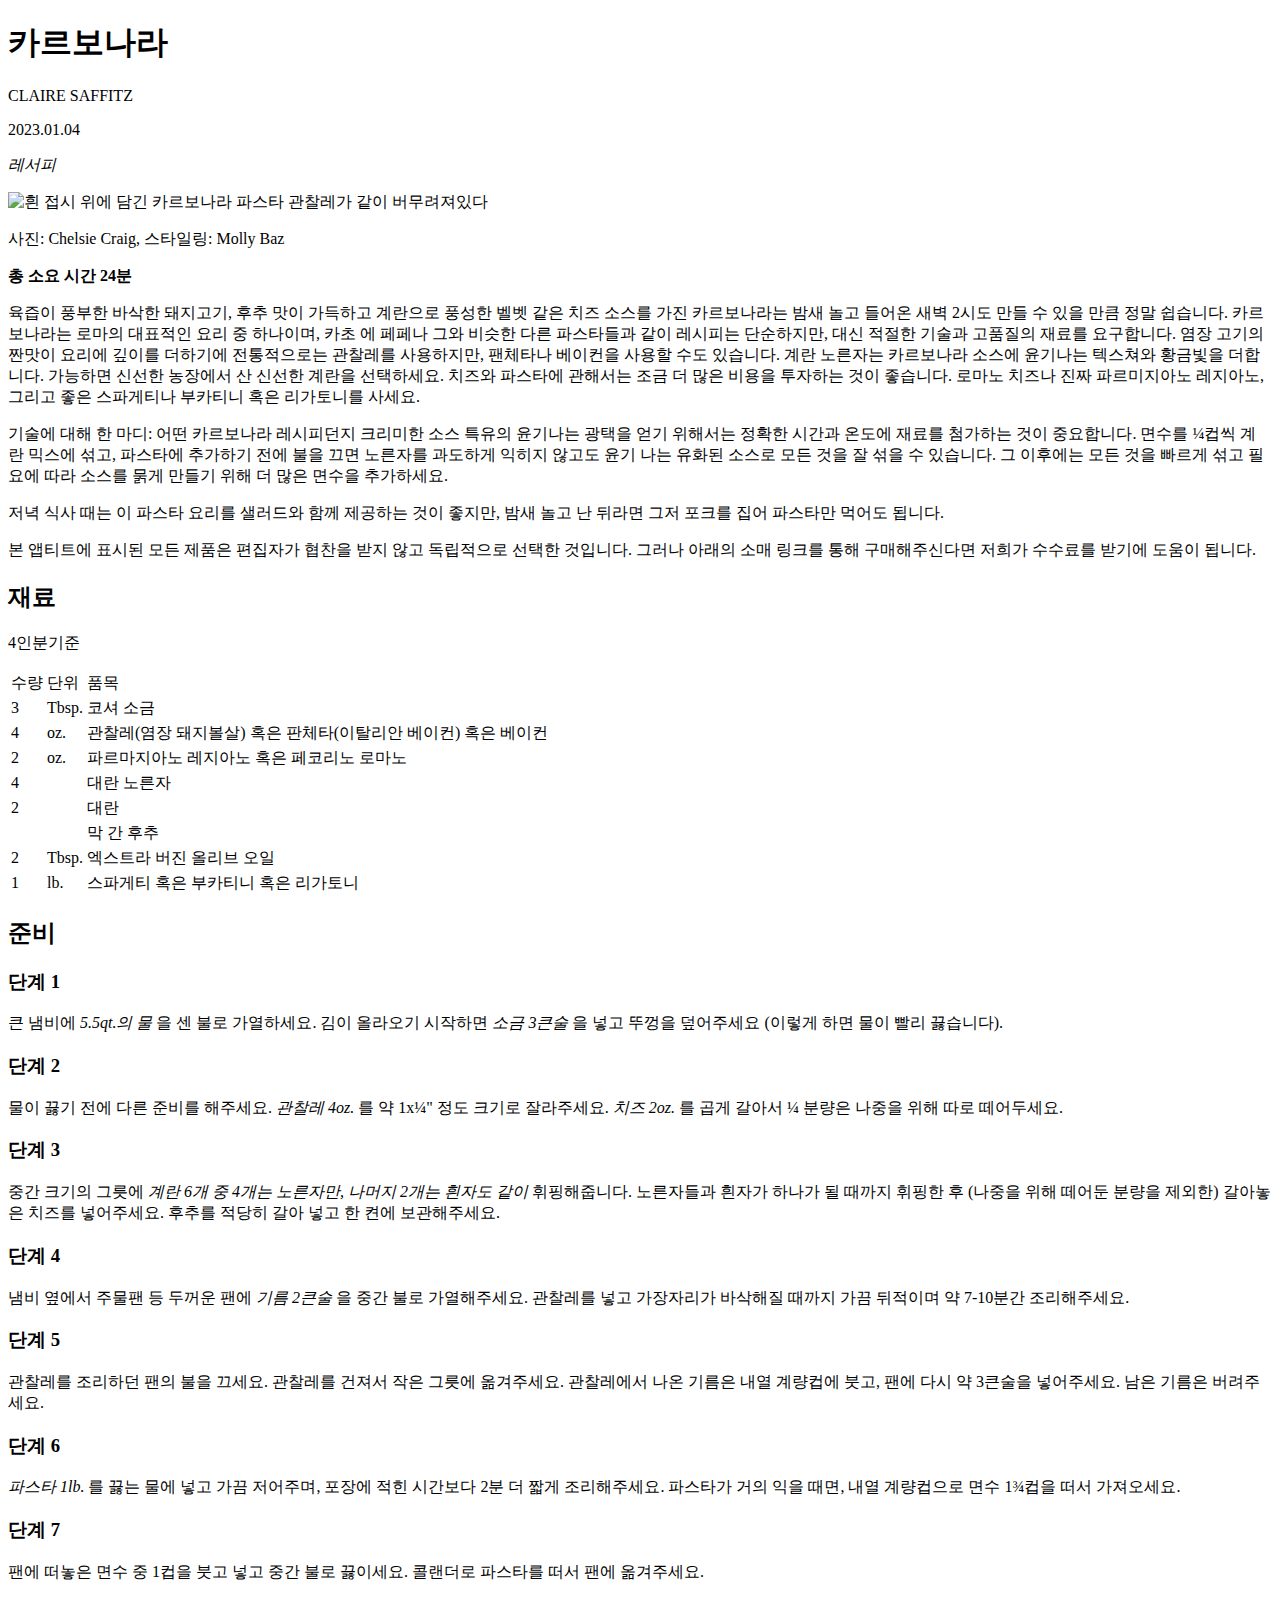
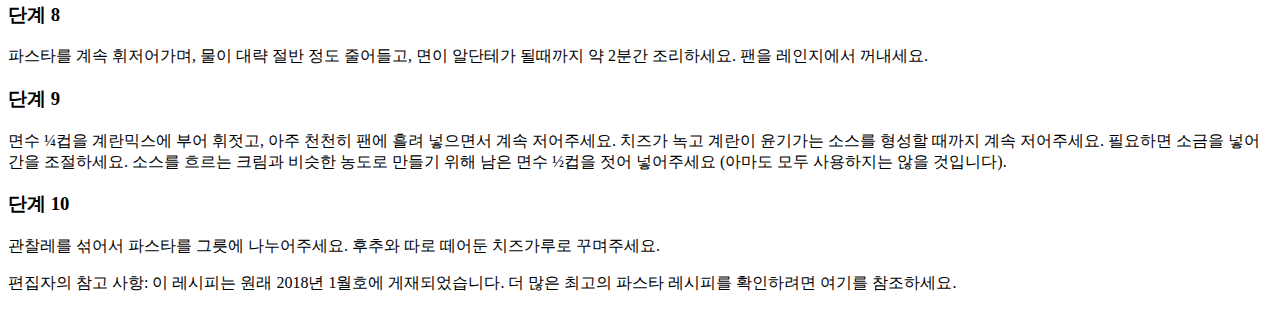
==== src/w2/index.html @ 6d4841c9 "새 출발" ====
<!DOCTYPE html>
<html lang="ko">
  <head>
    <meta charset="UTF-8" />
    <meta name="viewport" content="width=device-width, initial-scale=1.0" />
    <title>Pasta Carbonara</title>
  </head>
  <body>
    <h1>카르보나라</h1>
    <p><stong>CLAIRE SAFFITZ</stong></p>
    <p>2023.01.04</p>
    <p><em>레서피</em></p>
    <img
      src="../img/pasta-carbonara.jpg"
      alt="흰 접시 위에 담긴 카르보나라 파스타 관찰레가 같이 버무려져있다" />
    <p>사진: Chelsie Craig, 스타일링: Molly Baz</p>
    <p><strong>총 소요 시간 24분</strong></p>
    <p>
      육즙이 풍부한 바삭한 돼지고기, 후추 맛이 가득하고 계란으로 풍성한 벨벳
      같은 치즈 소스를 가진 카르보나라는 밤새 놀고 들어온 새벽 2시도 만들 수
      있을 만큼 정말 쉽습니다. 카르보나라는 로마의 대표적인 요리 중 하나이며,
      카초 에 페페나 그와 비슷한 다른 파스타들과 같이 레시피는 단순하지만, 대신
      적절한 기술과 고품질의 재료를 요구합니다. 염장 고기의 짠맛이 요리에 깊이를
      더하기에 전통적으로는 관찰레를 사용하지만, 팬체타나 베이컨을 사용할 수도
      있습니다. 계란 노른자는 카르보나라 소스에 윤기나는 텍스쳐와 황금빛을
      더합니다. 가능하면 신선한 농장에서 산 신선한 계란을 선택하세요. 치즈와
      파스타에 관해서는 조금 더 많은 비용을 투자하는 것이 좋습니다. 로마노
      치즈나 진짜 파르미지아노 레지아노, 그리고 좋은 스파게티나 부카티니 혹은
      리가토니를 사세요.
    </p>
    <p>
      기술에 대해 한 마디: 어떤 카르보나라 레시피던지 크리미한 소스 특유의
      윤기나는 광택을 얻기 위해서는 정확한 시간과 온도에 재료를 첨가하는 것이
      중요합니다. 면수를 ¼컵씩 계란 믹스에 섞고, 파스타에 추가하기 전에 불을
      끄면 노른자를 과도하게 익히지 않고도 윤기 나는 유화된 소스로 모든 것을 잘
      섞을 수 있습니다. 그 이후에는 모든 것을 빠르게 섞고 필요에 따라 소스를
      묽게 만들기 위해 더 많은 면수을 추가하세요.
    </p>
    <p>
      저녁 식사 때는 이 파스타 요리를 샐러드와 함께 제공하는 것이 좋지만, 밤새
      놀고 난 뒤라면 그저 포크를 집어 파스타만 먹어도 됩니다.
    </p>
    <p>
      본 앱티트에 표시된 모든 제품은 편집자가 협찬을 받지 않고 독립적으로 선택한
      것입니다. 그러나 아래의 소매 링크를 통해 구매해주신다면 저희가 수수료를
      받기에 도움이 됩니다.
    </p>
    <h2>재료</h2>
    <p>4인분기준</p>
    <table>
      <tr>
        <td>수량</td>
        <td>단위</td>
        <td>품목</td>
      </tr>
      <tr>
        <td>3</td>
        <td>Tbsp.</td>
        <td>코셔 소금</td>
      </tr>
      <tr>
        <td>4</td>
        <td>oz.</td>
        <td>관찰레(염장 돼지볼살) 혹은 판체타(이탈리안 베이컨) 혹은 베이컨</td>
      </tr>
      <tr>
        <td>2</td>
        <td>oz.</td>
        <td>파르마지아노 레지아노 혹은 페코리노 로마노</td>
      </tr>
      <tr>
        <td>4</td>
        <td></td>
        <td>대란 노른자</td>
      </tr>
      <tr>
        <td>2</td>
        <td></td>
        <td>대란</td>
      </tr>
      <tr>
        <td></td>
        <td></td>
        <td>막 간 후추</td>
      </tr>
      <tr>
        <td>2</td>
        <td>Tbsp.</td>
        <td>엑스트라 버진 올리브 오일</td>
      </tr>
      <tr>
        <td>1</td>
        <td>lb.</td>
        <td>스파게티 혹은 부카티니 혹은 리가토니</td>
      </tr>
    </table>
    <h2>준비</h2>
    <h3>단계 1</h3>
    <p>
      큰 냄비에
      <em>5.5qt.의 물</em>
      을 센 불로 가열하세요. 김이 올라오기 시작하면
      <em>소금 3큰술</em>
      을 넣고 뚜껑을 덮어주세요 (이렇게 하면 물이 빨리 끓습니다).
    </p>
    <h3>단계 2</h3>
    <p>
      물이 끓기 전에 다른 준비를 해주세요.
      <em>관찰레 4oz.</em>
      를 약 1x¼" 정도 크기로 잘라주세요.
      <em>치즈 2oz.</em>
      를 곱게 갈아서 ¼ 분량은 나중을 위해 따로 떼어두세요.
    </p>
    <h3>단계 3</h3>
    <p>
      중간 크기의 그릇에
      <em>계란 6개 중 4개는 노른자만, 나머지 2개는 흰자도 같이</em>
      휘핑해줍니다. 노른자들과 흰자가 하나가 될 때까지 휘핑한 후 (나중을 위해
      떼어둔 분량을 제외한) 갈아놓은 치즈를 넣어주세요. 후추를 적당히 갈아 넣고
      한 켠에 보관해주세요.
    </p>
    <h3>단계 4</h3>
    <p>
      냄비 옆에서 주물팬 등 두꺼운 팬에
      <em>기름 2큰술</em>
      을 중간 불로 가열해주세요. 관찰레를 넣고 가장자리가 바삭해질 때까지 가끔
      뒤적이며 약 7-10분간 조리해주세요.
    </p>
    <h3>단계 5</h3>
    <p>
      관찰레를 조리하던 팬의 불을 끄세요. 관찰레를 건져서 작은 그릇에
      옮겨주세요. 관찰레에서 나온 기름은 내열 계량컵에 붓고, 팬에 다시 약
      3큰술을 넣어주세요. 남은 기름은 버려주세요.
    </p>
    <h3>단계 6</h3>
    <p>
      <em>파스타 1lb.</em>
      를 끓는 물에 넣고 가끔 저어주며, 포장에 적힌 시간보다 2분 더 짧게
      조리해주세요. 파스타가 거의 익을 때면, 내열 계량컵으로 면수 1¾컵을 떠서
      가져오세요.
    </p>
    <h3>단계 7</h3>
    <p>
      팬에 떠놓은 면수 중 1컵을 붓고 넣고 중간 불로 끓이세요. 콜랜더로 파스타를
      떠서 팬에 옮겨주세요.
    </p>
    <h3>단계 8</h3>
    <p>
      파스타를 계속 휘저어가며, 물이 대략 절반 정도 줄어들고, 면이 알단테가
      될때까지 약 2분간 조리하세요. 팬을 레인지에서 꺼내세요.
    </p>
    <h3>단계 9</h3>
    <p>
      면수 ¼컵을 계란믹스에 부어 휘젓고, 아주 천천히 팬에 흘려 넣으면서 계속
      저어주세요. 치즈가 녹고 계란이 윤기가는 소스를 형성할 때까지 계속
      저어주세요. 필요하면 소금을 넣어 간을 조절하세요. 소스를 흐르는 크림과
      비슷한 농도로 만들기 위해 남은 면수 ½컵을 젓어 넣어주세요 (아마도 모두
      사용하지는 않을 것입니다).
    </p>
    <h3>단계 10</h3>
    <p>
      관찰레를 섞어서 파스타를 그릇에 나누어주세요. 후추와 따로 떼어둔
      치즈가루로 꾸며주세요.
    </p>
    <p>
      편집자의 참고 사항: 이 레시피는 원래 2018년 1월호에 게재되었습니다. 더
      많은 최고의 파스타 레시피를 확인하려면 여기를 참조하세요.
    </p>
  </body>
</html>
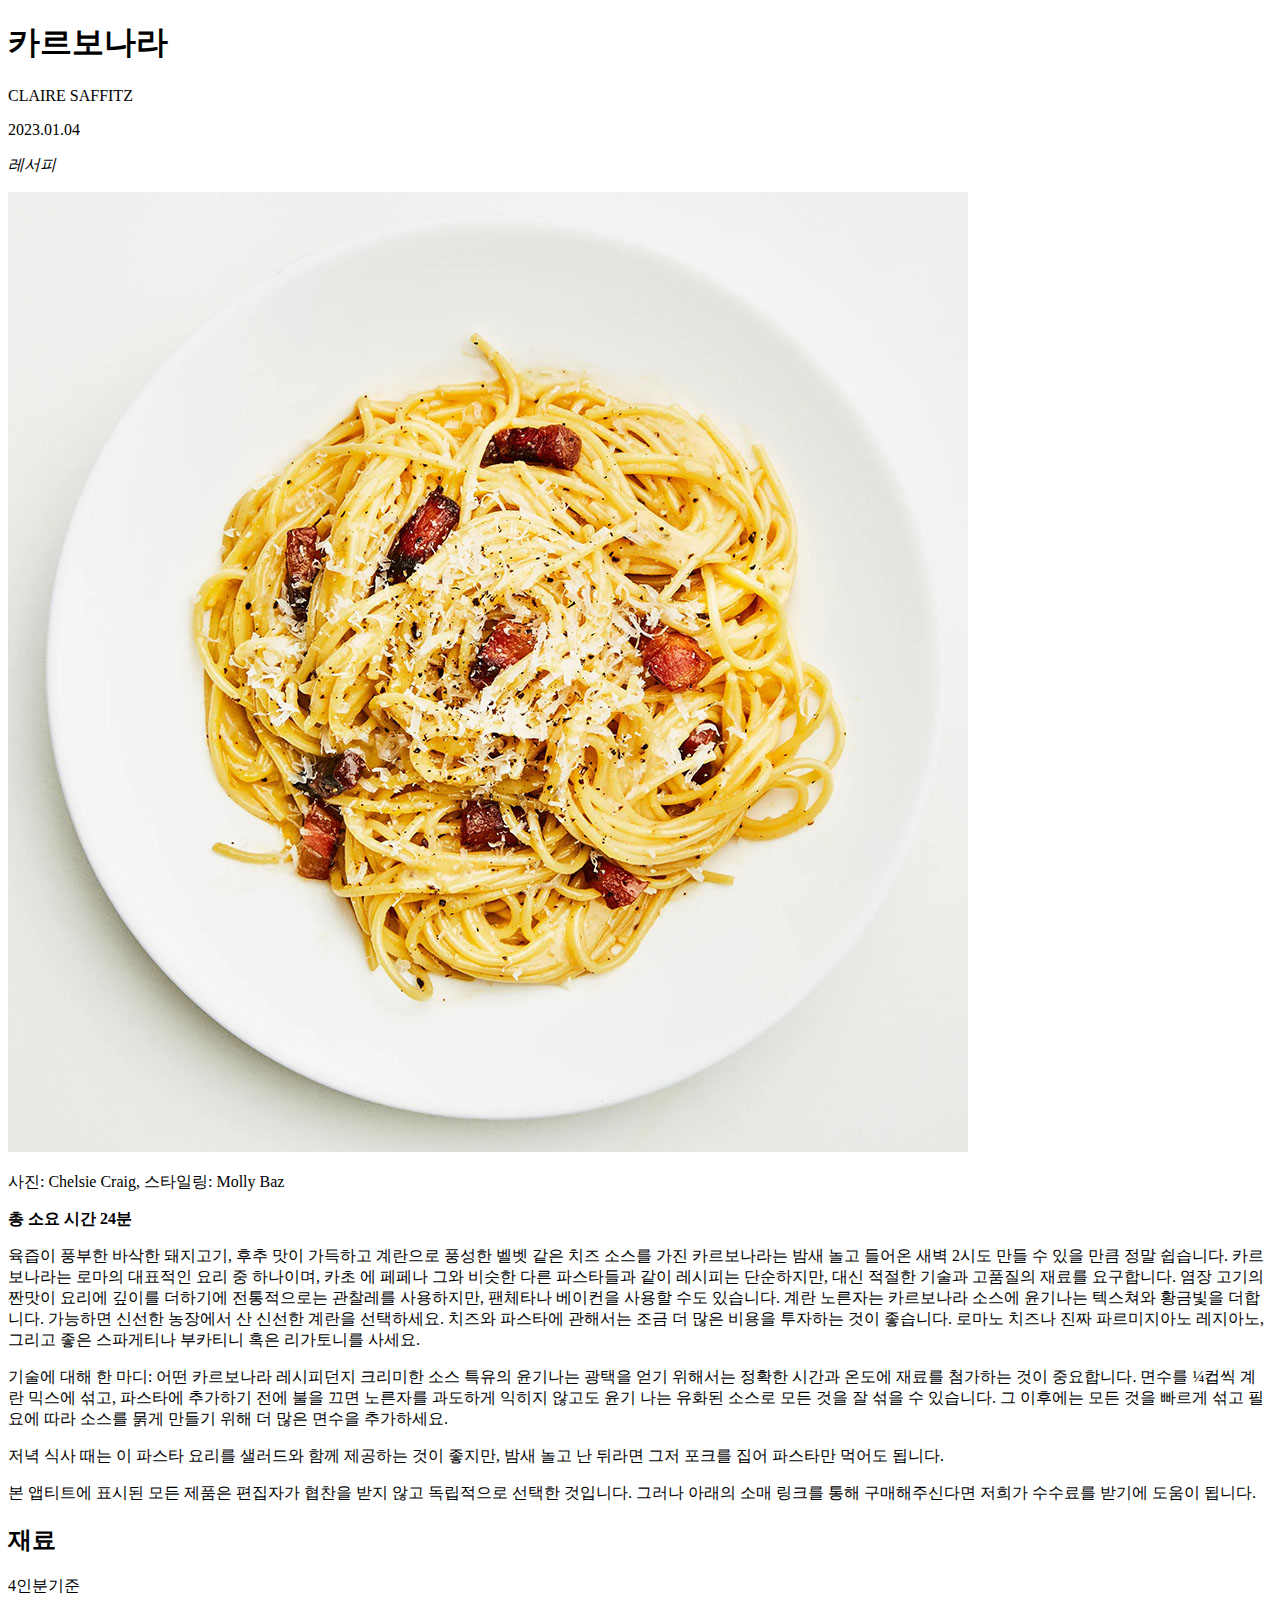
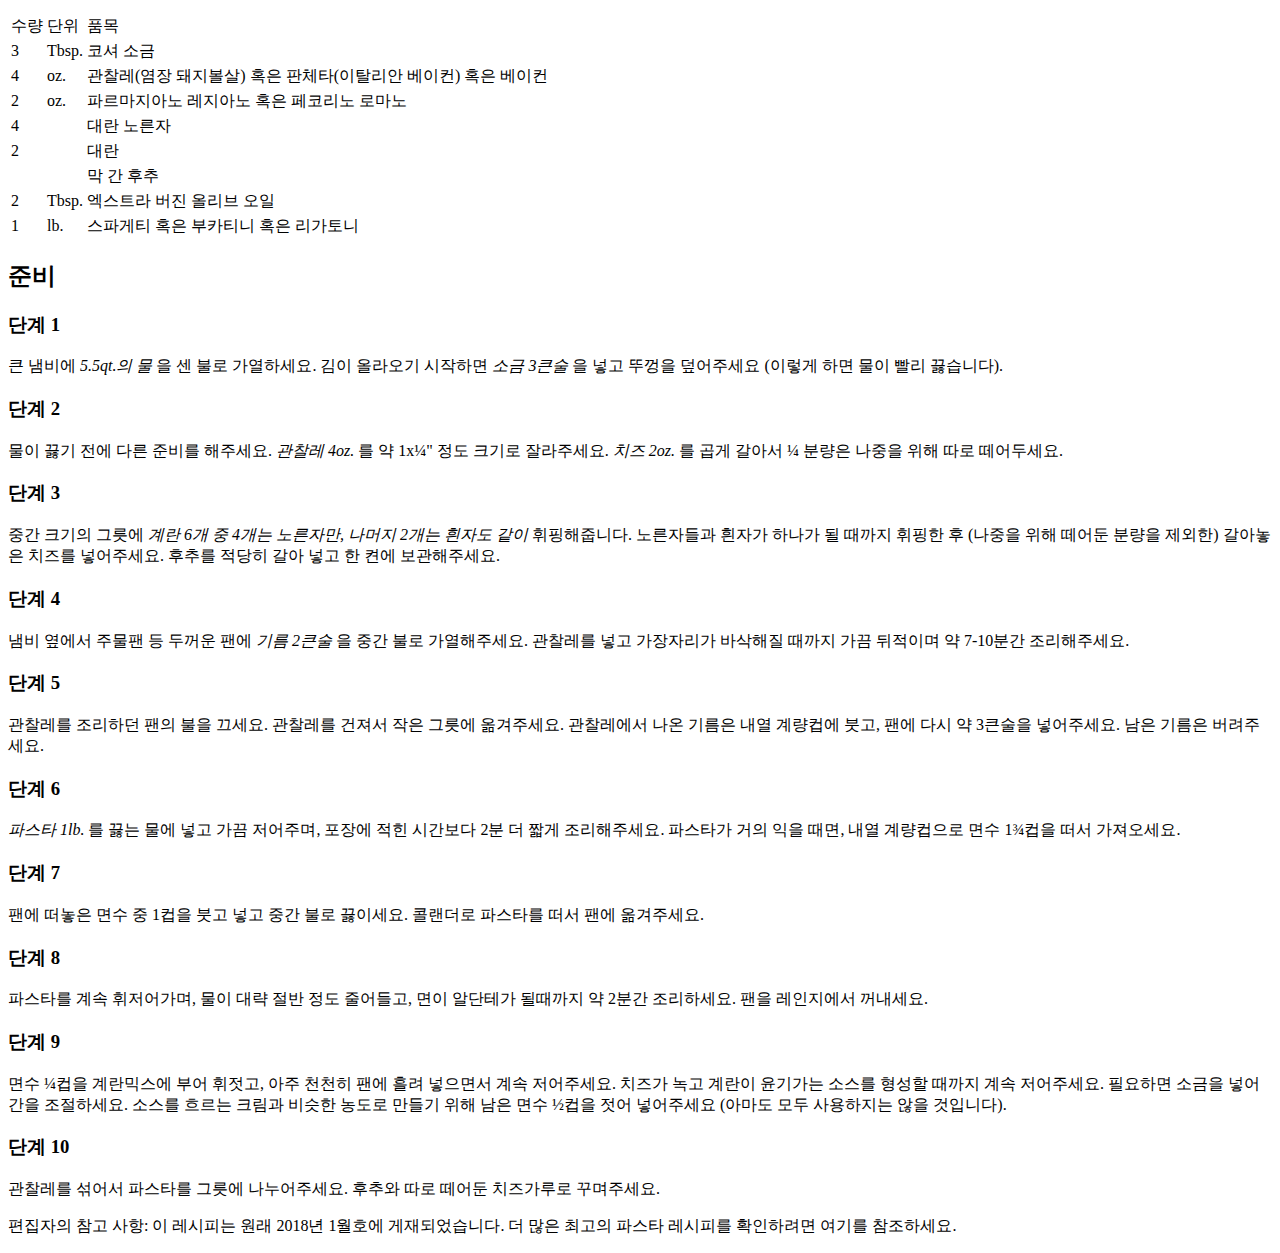
==== commit 31f0ce88: "파스타 상대주소 수정" ====
--- a/src/w2/index.html
+++ b/src/w2/index.html
@@ -11,8 +11,9 @@
     <p>2023.01.04</p>
     <p><em>레서피</em></p>
     <img
-      src="../img/pasta-carbonara.jpg"
-      alt="흰 접시 위에 담긴 카르보나라 파스타 관찰레가 같이 버무려져있다" />
+      src="../../assets/pasta-carbonara.jpg"
+      alt="흰 접시 위에 담긴 카르보나라 파스타 관찰레가 같이 버무려져있다"
+    />
     <p>사진: Chelsie Craig, 스타일링: Molly Baz</p>
     <p><strong>총 소요 시간 24분</strong></p>
     <p>
